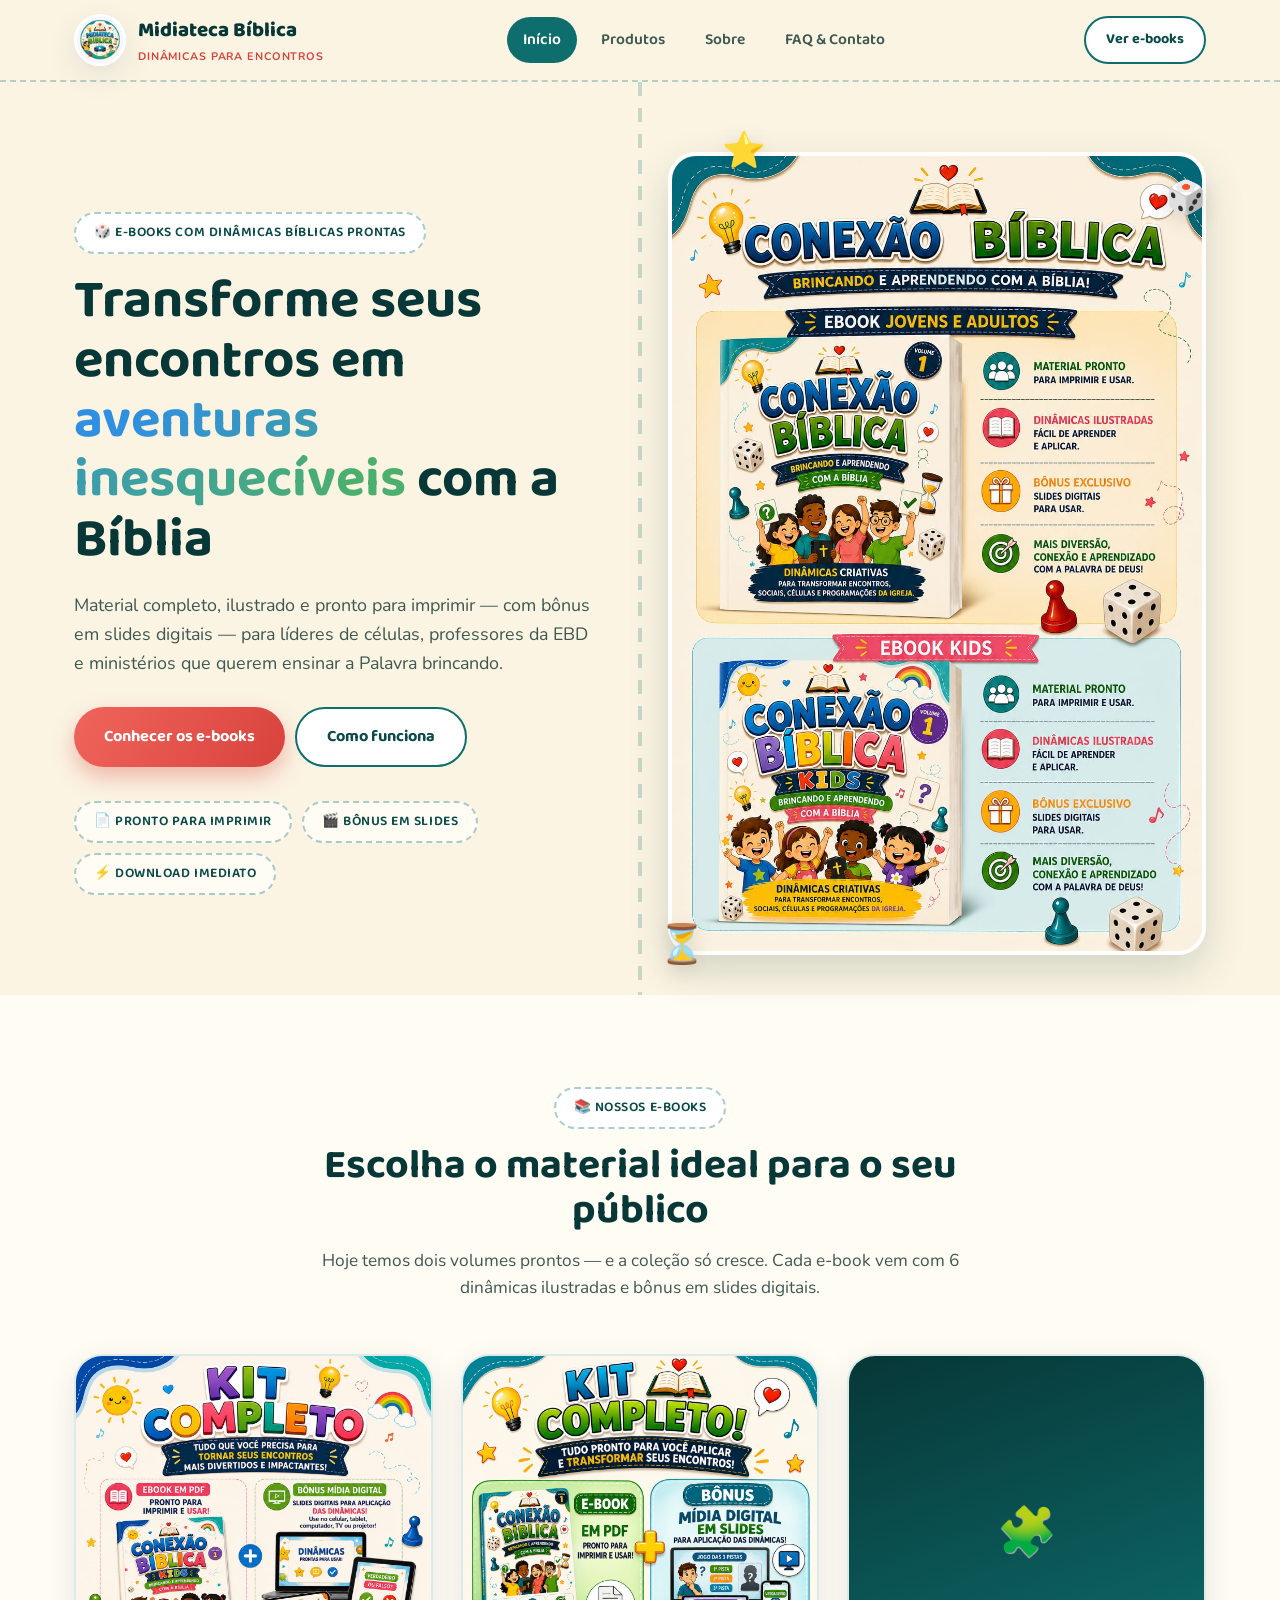
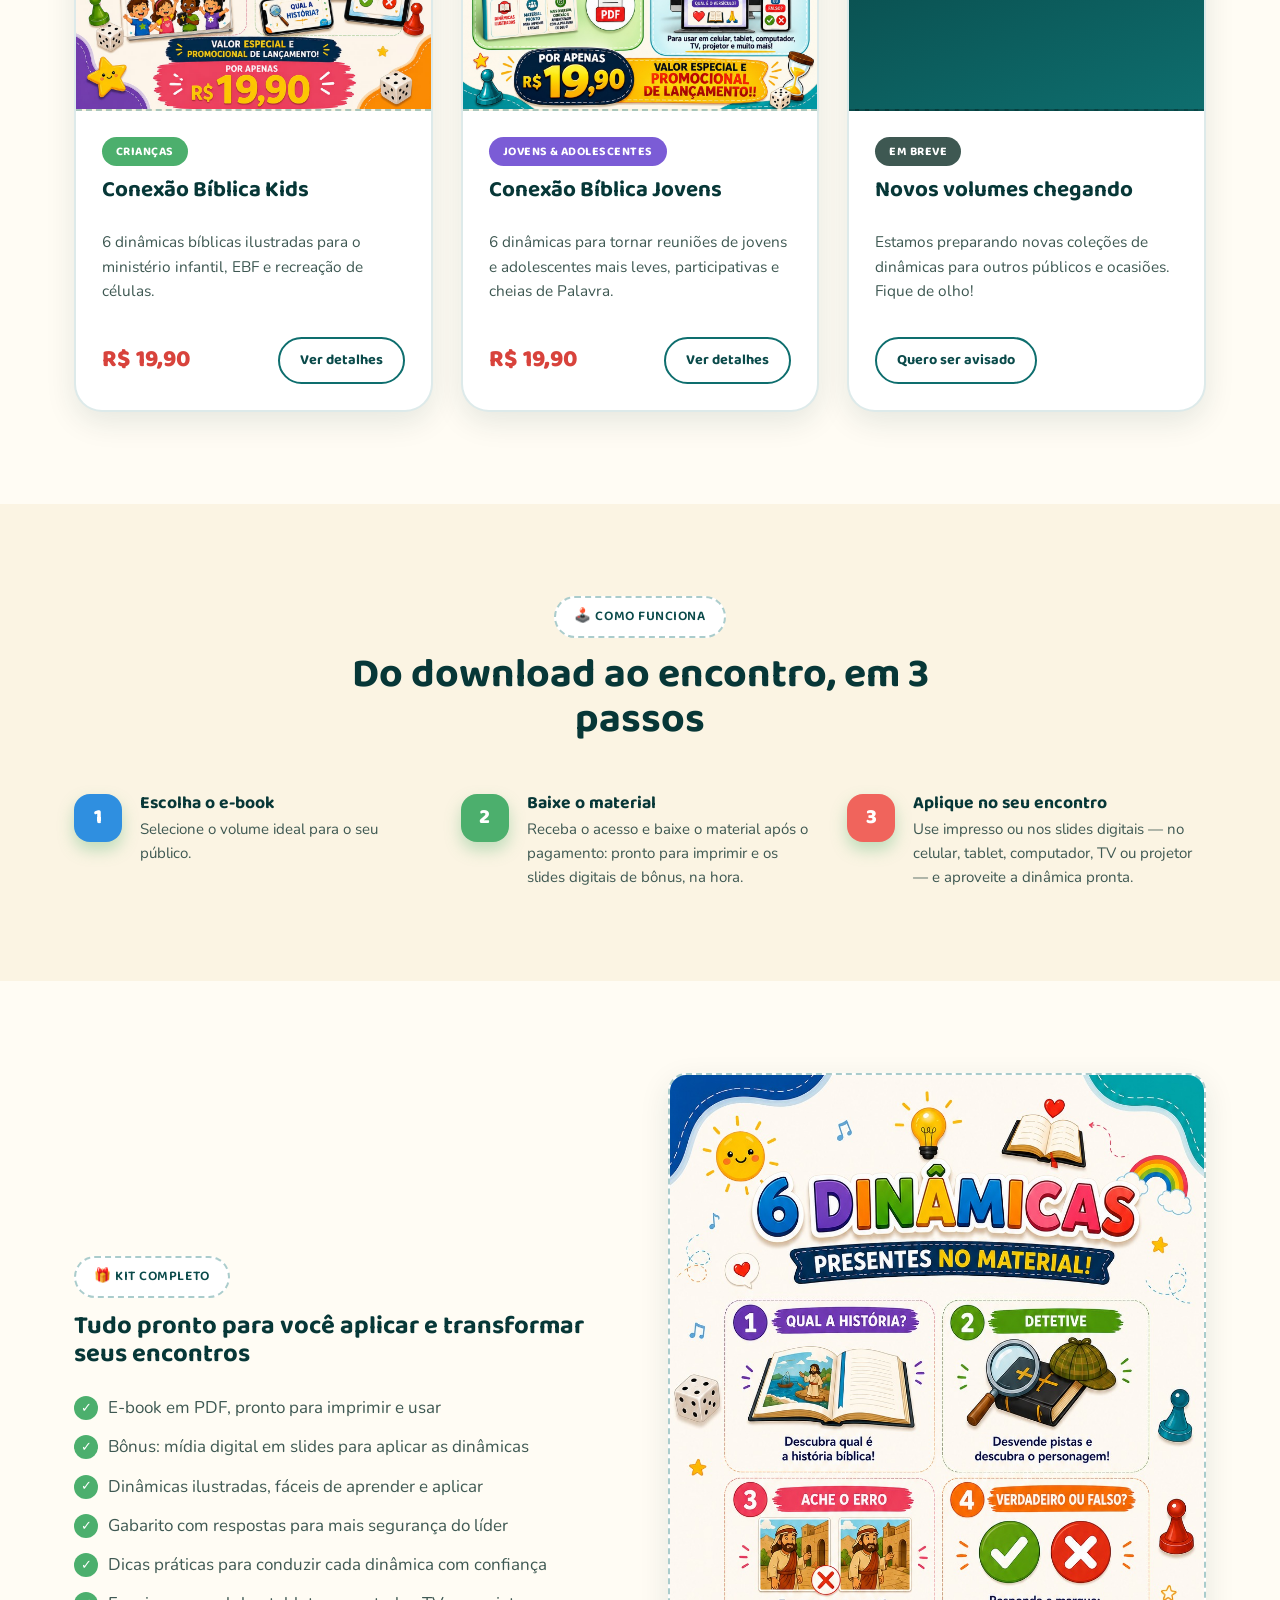
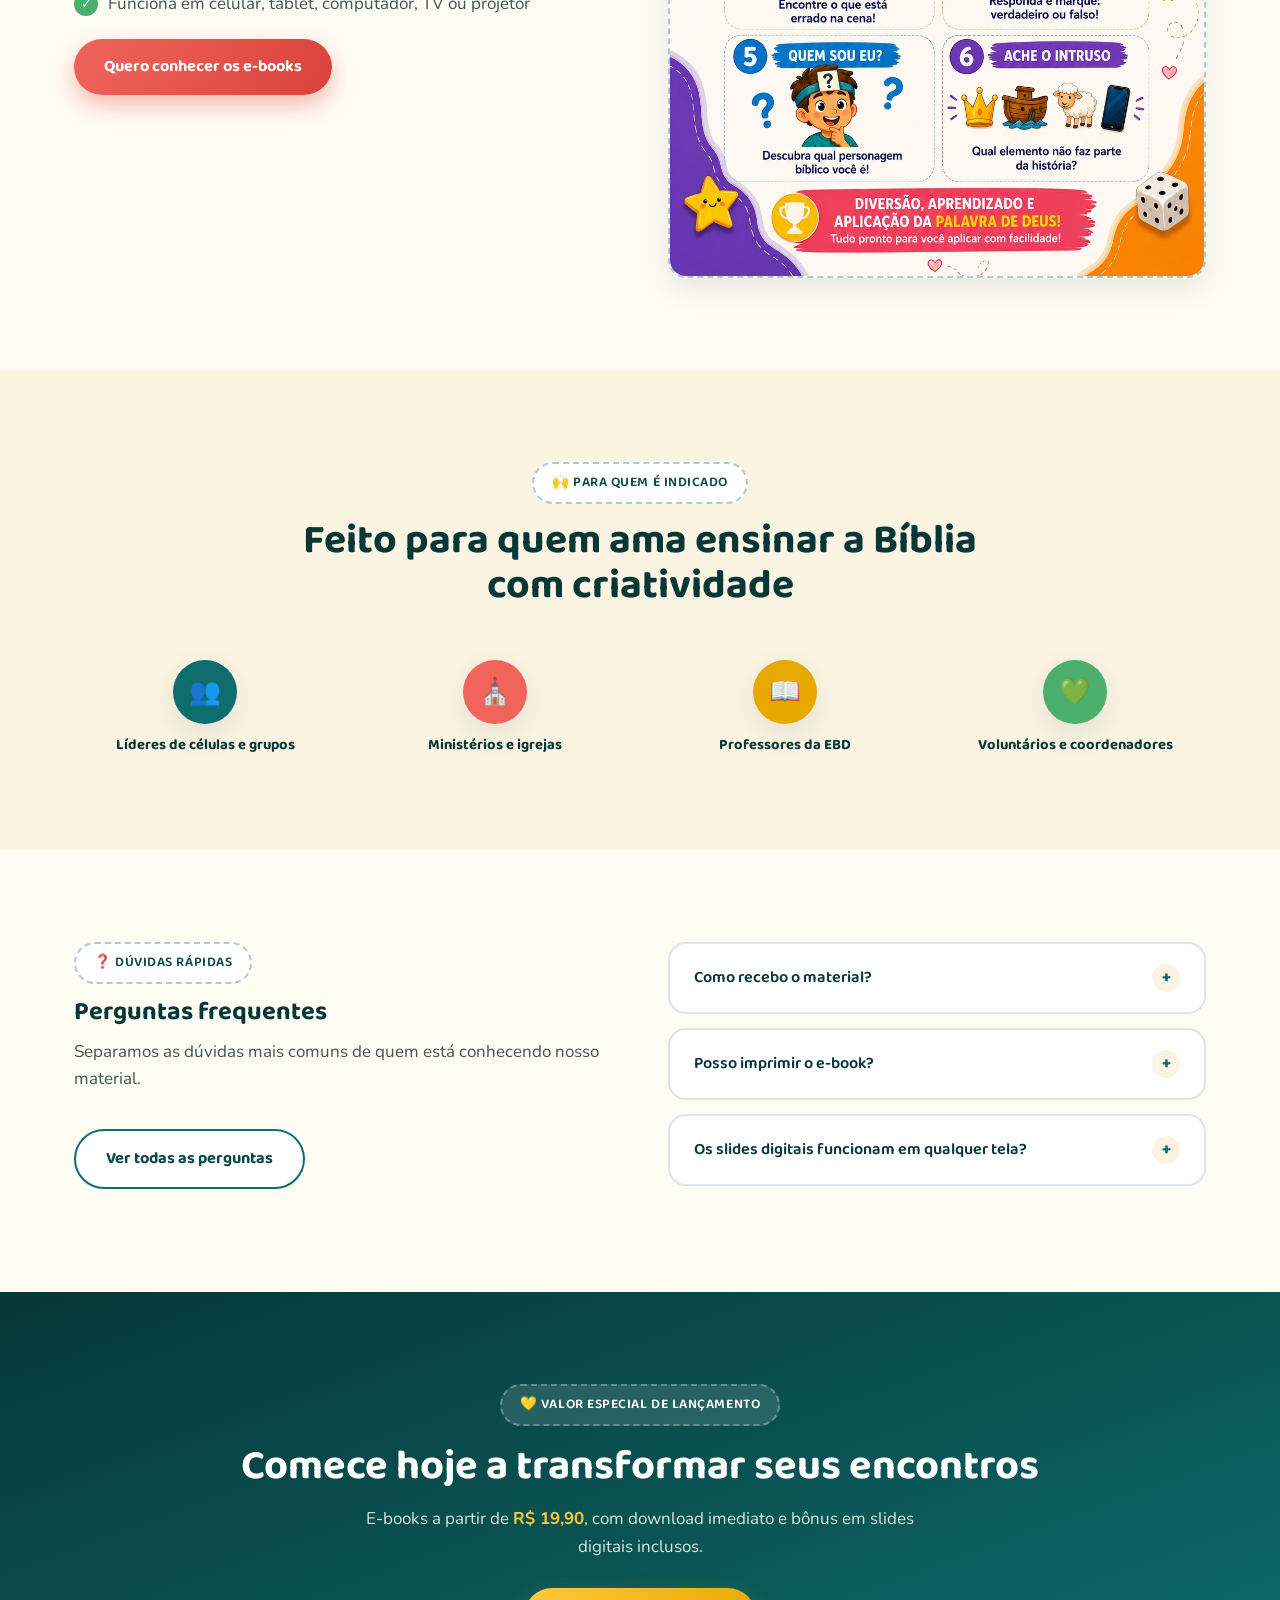
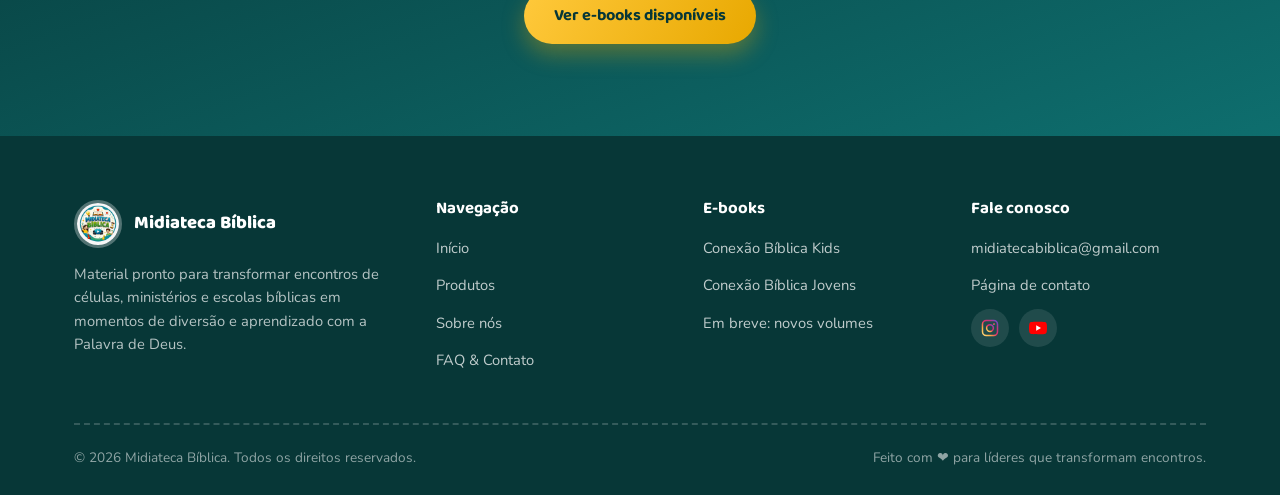
==== index.html @ 9b5b9958 "primeiro commit do site" ====
<!DOCTYPE html>
<html lang="pt-BR">

<head>
  <meta charset="UTF-8">
  <meta name="viewport" content="width=device-width, initial-scale=1.0">
  <title>Midiateca Bíblica — E-books de dinâmicas bíblicas para encontros inesquecíveis</title>
  <meta name="description"
    content="E-books prontos para imprimir com dinâmicas bíblicas para crianças, adolescentes e jovens. Inclui bônus em slides digitais para aplicar em qualquer tela.">
  <link rel="icon" href="assets/logo.jpeg">
  <link rel="stylesheet" href="css/style.css">
</head>

<body>

  <!-- ===================== HEADER ===================== -->
  <header class="site-header">
    <div class="container">
      <a href="index.html" class="brand">
        <img src="assets/logo.jpeg" alt="Logo Midiateca Bíblica">
        <span>Midiateca Bíblica<span class="sub">Dinâmicas para encontros</span></span>
      </a>
      <nav class="main-nav">
        <a href="index.html">Início</a>
        <a href="produtos.html">Produtos</a>
        <a href="sobre.html">Sobre</a>
        <a href="contato.html">FAQ &amp; Contato</a>
      </nav>
      <div class="header-actions">
        <a href="produtos.html" class="btn btn-secondary btn-sm">Ver e-books</a>
        <button class="nav-toggle" aria-label="Abrir menu"><span></span></button>
      </div>
    </div>
  </header>

  <!-- ===================== HERO ===================== -->
  <section class="section board-trail" style="padding-top:70px; padding-bottom:40px;">
    <div class="container" style="position:relative; z-index:1;">
      <div class="grid grid-2" style="align-items:center; gap:56px;">
        <div>
          <span class="eyebrow">🎲 E-books com dinâmicas bíblicas prontas</span>
          <h1 style="font-size:clamp(2.2rem,4.6vw,3.4rem); margin-top:18px;">
            Transforme seus encontros em <span class="gradient-text">aventuras inesquecíveis</span> com a Bíblia
          </h1>
          <p style="font-size:1.12rem; color:var(--ink-soft); margin-top:20px; max-width:520px;">
            Material completo, ilustrado e pronto para imprimir — com bônus em slides digitais —
            para líderes de células, professores da EBD e ministérios que querem ensinar a Palavra brincando.
          </p>
          <div class="pill-row" style="margin-top:30px;">
            <a href="produtos.html" class="btn btn-primary">Conhecer os e-books</a>
            <a href="sobre.html" class="btn btn-secondary">Como funciona</a>
          </div>
          <div class="pill-row" style="margin-top:34px;">
            <span class="eyebrow" style="background:var(--cream-2);">📄 Pronto para imprimir</span>
            <span class="eyebrow" style="background:var(--cream-2);">🎬 Bônus em slides</span>
            <span class="eyebrow" style="background:var(--cream-2);">⚡ Download imediato</span>
          </div>
        </div>
        <div style="position:relative;">
          <div class="deco-icon" style="top:-30px; left:10%; font-size:2.2rem; animation-delay:.2s;">⭐</div>
          <div class="deco-icon" style="top:20px; right:0; font-size:2rem; animation-delay:1s;">🎲</div>
          <div class="deco-icon" style="bottom:-20px; left:-10px; font-size:2.4rem; animation-delay:1.6s;">⏳</div>
          <img src="assets/hero-principal.jpeg" alt="Conexão Bíblica — e-books Kids e Jovens/Adultos"
            style="border-radius:var(--radius-lg); box-shadow:var(--shadow-pop); border:4px solid #fff;">
        </div>
      </div>
    </div>
  </section>

  <!-- ===================== PRODUTOS EM DESTAQUE ===================== -->
  <section class="section section-alt" id="produtos">
    <div class="container">
      <div class="section-head">
        <span class="eyebrow">📚 Nossos e-books</span>
        <h2>Escolha o material ideal para o seu público</h2>
        <p>Hoje temos dois volumes prontos — e a coleção só cresce. Cada e-book vem com 6 dinâmicas ilustradas e bônus
          em slides digitais.</p>
      </div>

      <div class="grid grid-3">
        <div class="product-card">
          <div class="thumb"><img src="assets/produto-kids-capa.jpeg" alt="Conexão Bíblica Kids"></div>
          <div class="body">
            <span class="tag tag-kids">Crianças</span>
            <h3>Conexão Bíblica Kids</h3>
            <p>6 dinâmicas bíblicas ilustradas para o ministério infantil, EBF e recreação de células.</p>
            <div class="price-row">
              <span class="price">R$ 19,90</span>
              <a href="produto-kids.html" class="btn btn-secondary btn-sm">Ver detalhes</a>
            </div>
          </div>
        </div>

        <div class="product-card">
          <div class="thumb"><img src="assets/kit-adultos.jpeg" alt="Conexão Bíblica Jovens e Adolescentes"></div>
          <div class="body">
            <span class="tag tag-teens">Jovens &amp; adolescentes</span>
            <h3>Conexão Bíblica Jovens</h3>
            <p>6 dinâmicas para tornar reuniões de jovens e adolescentes mais leves, participativas e cheias de Palavra.
            </p>
            <div class="price-row">
              <span class="price">R$ 19,90</span>
              <a href="produto-jovens.html" class="btn btn-secondary btn-sm">Ver detalhes</a>
            </div>
          </div>
        </div>

        <div class="product-card" style="justify-content:center;">
          <div class="thumb"
            style="display:flex; align-items:center; justify-content:center; background:linear-gradient(160deg,var(--teal-deep),var(--teal));">
            <span style="font-size:3rem;">🧩</span>
          </div>
          <div class="body">
            <span class="tag tag-soon">Em breve</span>
            <h3>Novos volumes chegando</h3>
            <p>Estamos preparando novas coleções de dinâmicas para outros públicos e ocasiões. Fique de olho!</p>
            <div class="price-row">
              <a href="contato.html" class="btn btn-secondary btn-sm">Quero ser avisado</a>
            </div>
          </div>
        </div>
      </div>
    </div>
  </section>

  <!-- ===================== COMO FUNCIONA ===================== -->
  <section class="section">
    <div class="container">
      <div class="section-head">
        <span class="eyebrow">🕹️ Como funciona</span>
        <h2>Do download ao encontro, em 3 passos</h2>
      </div>
      <div class="grid grid-3">
        <div class="step">
          <div class="step-num" style="background:var(--blue);">1</div>
          <div>
            <h4>Escolha o e-book</h4>
            <p>Selecione o volume ideal para o seu público.</p>
          </div>
        </div>
        <div class="step">
          <div class="step-num" style="background:var(--green);">2</div>
          <div>
            <h4>Baixe o material</h4>
            <p>Receba o acesso e baixe o material após o pagamento: pronto para imprimir e os slides digitais de bônus,
              na hora.</p>
          </div>
        </div>
        <div class="step">
          <div class="step-num" style="background:var(--coral);">3</div>
          <div>
            <h4>Aplique no seu encontro</h4>
            <p>Use impresso ou nos slides digitais — no celular, tablet, computador, TV ou projetor — e aproveite a
              dinâmica pronta.</p>
          </div>
        </div>
      </div>
    </div>
  </section>

  <!-- ===================== O QUE VOCÊ RECEBE ===================== -->
  <section class="section section-alt">
    <div class="container">
      <div class="grid grid-2" style="align-items:center; gap:56px;">
        <div>
          <span class="eyebrow">🎁 Kit completo</span>
          <h2 style="margin-top:14px;">Tudo pronto para você aplicar e transformar seus encontros</h2>
          <ul class="check-list" style="margin-top:26px;">
            <li>E-book em PDF, pronto para imprimir e usar</li>
            <li>Bônus: mídia digital em slides para aplicar as dinâmicas</li>
            <li>Dinâmicas ilustradas, fáceis de aprender e aplicar</li>
            <li>Gabarito com respostas para mais segurança do líder</li>
            <li>Dicas práticas para conduzir cada dinâmica com confiança</li>
            <li>Funciona em celular, tablet, computador, TV ou projetor</li>
          </ul>
          <a href="produtos.html" class="btn btn-primary" style="margin-top:10px;">Quero conhecer os e-books</a>
        </div>
        <div class="card" style="padding:0; overflow:hidden;">
          <img src="assets/dinamicas-kids.jpeg" alt="Exemplos de dinâmicas bíblicas ilustradas">
        </div>
      </div>
    </div>
  </section>

  <!-- ===================== PARA QUEM É ===================== -->
  <section class="section">
    <div class="container">
      <div class="section-head">
        <span class="eyebrow">🙌 Para quem é indicado</span>
        <h2>Feito para quem ama ensinar a Bíblia com criatividade</h2>
      </div>
      <div class="grid grid-4">
        <div class="audience-pill">
          <div class="ico" style="background:var(--teal);">👥</div>
          <span>Líderes de células e grupos</span>
        </div>
        <div class="audience-pill">
          <div class="ico" style="background:var(--coral);">⛪</div>
          <span>Ministérios e igrejas</span>
        </div>
        <div class="audience-pill">
          <div class="ico" style="background:var(--yellow-dark);">📖</div>
          <span>Professores da EBD</span>
        </div>
        <div class="audience-pill">
          <div class="ico" style="background:var(--green);">💚</div>
          <span>Voluntários e coordenadores</span>
        </div>
      </div>
    </div>
  </section>

  <!-- ===================== FAQ RESUMO ===================== -->
  <section class="section section-alt">
    <div class="container">
      <div class="grid grid-2" style="gap:56px;">
        <div>
          <span class="eyebrow">❓ Dúvidas rápidas</span>
          <h2 style="margin-top:14px;">Perguntas frequentes</h2>
          <p style="color:var(--ink-soft); margin-top:12px;">Separamos as dúvidas mais comuns de quem está conhecendo
            nosso material.</p>
          <a href="contato.html" class="btn btn-secondary" style="margin-top:20px;">Ver todas as perguntas</a>
        </div>
        <div class="faq-list">
          <div class="faq-item">
            <button class="faq-q">Como recebo o material? <span class="icon">+</span></button>
            <div class="faq-a">
              <p>O acesso é liberado por download imediato após a confirmação do pagamento, direto no seu e-mail.</p>
            </div>
          </div>
          <div class="faq-item">
            <button class="faq-q">Posso imprimir o e-book? <span class="icon">+</span></button>
            <div class="faq-a">
              <p>Sim! O e-book já é formatado em PDF, pronto para imprimir e usar nos seus encontros.</p>
            </div>
          </div>
          <div class="faq-item">
            <button class="faq-q">Os slides digitais funcionam em qualquer tela? <span class="icon">+</span></button>
            <div class="faq-a">
              <p>Sim, os slides bônus foram pensados para uso em celular, tablet, computador, TV ou projetor.</p>
            </div>
          </div>
        </div>
      </div>
    </div>
  </section>

  <!-- ===================== CTA FINAL ===================== -->
  <section class="section-teal section" style="text-align:center;">
    <div class="container">
      <span class="eyebrow"
        style="background:rgba(255,255,255,0.12); border-color:rgba(255,255,255,0.3); color:#fff;">💛 Valor especial de
        lançamento</span>
      <h2 style="margin-top:18px; font-size:clamp(1.8rem,3.6vw,2.6rem);">Comece hoje a transformar seus encontros</h2>
      <p style="color:rgba(255,255,255,0.85); max-width:560px; margin:16px auto 0;">
        E-books a partir de <strong style="color:var(--yellow);">R$ 19,90</strong>, com download imediato e bônus em
        slides digitais inclusos.
      </p>
      <a href="produtos.html" class="btn btn-yellow" style="margin-top:28px;">Ver e-books disponíveis</a>
    </div>
  </section>

  <!-- ===================== FOOTER ===================== -->
  <footer class="site-footer">
    <div class="container">
      <div class="footer-grid">
        <div>
          <div class="footer-brand">
            <img src="assets/logo.jpeg" alt="Logo Midiateca Bíblica">
            <span>Midiateca Bíblica</span>
          </div>
          <p>Material pronto para transformar encontros de células, ministérios e escolas bíblicas em momentos de
            diversão e aprendizado com a Palavra de Deus.</p>
        </div>
        <div>
          <h4>Navegação</h4>
          <ul>
            <li><a href="index.html">Início</a></li>
            <li><a href="produtos.html">Produtos</a></li>
            <li><a href="sobre.html">Sobre nós</a></li>
            <li><a href="contato.html">FAQ &amp; Contato</a></li>
          </ul>
        </div>
        <div>
          <h4>E-books</h4>
          <ul>
            <li><a href="produto-kids.html">Conexão Bíblica Kids</a></li>
            <li><a href="produto-jovens.html">Conexão Bíblica Jovens</a></li>
            <li><a href="produtos.html">Em breve: novos volumes</a></li>
          </ul>
        </div>
        <div>
          <h4>Fale conosco</h4>
          <ul>
            <li><a href="mailto:midiatecabiblica@gmail.com">midiatecabiblica@gmail.com</a></li>
            <li><a href="contato.html">Página de contato</a></li>
          </ul>
          <div class="footer-socials">
            <a href="https://www.instagram.com/midiateca.biblica?igsh=MTBhaXB1ZW1mcDVjOA==" aria-label="Instagram"
              target="_blank" rel="noopener"><svg viewBox="0 0 24 24" fill="none" xmlns="http://www.w3.org/2000/svg" aria-hidden="true"><defs><linearGradient id="igGradient" x1="0%" y1="100%" x2="100%" y2="0%"><stop offset="0%" stop-color="#FFDC80"/><stop offset="25%" stop-color="#FCAF45"/><stop offset="50%" stop-color="#E1306C"/><stop offset="75%" stop-color="#C13584"/><stop offset="100%" stop-color="#5851DB"/></linearGradient></defs><rect x="2" y="2" width="20" height="20" rx="5" stroke="url(#igGradient)" stroke-width="2"/><circle cx="12" cy="12" r="4.5" stroke="url(#igGradient)" stroke-width="2"/><circle cx="17.5" cy="6.5" r="1.2" fill="url(#igGradient)"/></svg></a>
            <a href="https://youtube.com/@midiatecabiblica?si=0OjZ3dxns0B9lJnH" aria-label="YouTube" target="_blank"
              rel="noopener"><svg viewBox="0 0 24 24" xmlns="http://www.w3.org/2000/svg" aria-hidden="true"><path fill="#FF0000" d="M23.5 6.2c-.3-1.1-1.1-1.9-2.2-2.2C19.3 3.5 12 3.5 12 3.5s-7.3 0-9.3.5c-1.1.3-1.9 1.1-2.2 2.2C0 8.2 0 12 0 12s0 3.8.5 5.8c.3 1.1 1.1 1.9 2.2 2.2 2 .5 9.3.5 9.3.5s7.3 0 9.3-.5c1.1-.3 1.9-1.1 2.2-2.2.5-2 .5-5.8.5-5.8s0-3.8-.5-5.8z"/><path fill="#fff" d="M9.6 15.6V8.4l6.4 3.6-6.4 3.6z"/></svg></a>
          </div>
        </div>
      </div>
      <div class="footer-bottom">
        <span>© 2026 Midiateca Bíblica. Todos os direitos reservados.</span>
        <span>Feito com ❤ para líderes que transformam encontros.</span>
      </div>
    </div>
  </footer>

  <script src="js/main.js"></script>
</body>

</html>
---- css/style.css ----
/* ============================================================
   MIDIATECA BÍBLICA — Design System
   Fonte display: Baloo 2 (arredondada, "bolha", combina com a
   identidade das artes). Fonte de corpo: Nunito (legível, macia).
   Paleta extraída da identidade visual enviada.
   ============================================================ */

@import url('https://fonts.googleapis.com/css2?family=Baloo+2:wght@500;600;700;800&family=Nunito:ital,wght@0,400;0,600;0,700;0,800;1,600&display=swap');

:root{
  /* cores de marca */
  --cream:       #FBF4E3;
  --cream-2:     #FFFCF4;
  --ink:         #163832;
  --ink-soft:    #3E5852;
  --teal:        #0E6E6E;
  --teal-dark:   #0A4A4A;
  --teal-deep:   #073737;
  --green:       #4CAF6D;
  --green-dark:  #2F8F52;
  --blue:        #2F8FE0;
  --blue-dark:   #1D6FBB;
  --yellow:      #FFC93C;
  --yellow-dark: #E8A800;
  --coral:       #F0645C;
  --coral-dark:  #D8433C;
  --purple:      #7B5CD6;

  --radius-lg: 28px;
  --radius-md: 18px;
  --radius-sm: 10px;

  --shadow-card: 0 10px 30px rgba(9, 50, 46, 0.10);
  --shadow-pop:  0 16px 40px rgba(9, 50, 46, 0.16);

  --border-dash: 2.5px dashed rgba(14,110,110,0.35);
  --border-solid: 3px solid var(--teal);
}

*, *::before, *::after{ box-sizing: border-box; }
html{ scroll-behavior: smooth; }

body{
  margin:0;
  background: var(--cream);
  color: var(--ink);
  font-family: 'Nunito', sans-serif;
  font-size: 17px;
  line-height: 1.6;
  overflow-x: hidden;
}

img{ max-width:100%; display:block; }
a{ color: inherit; text-decoration:none; }
ul{ list-style:none; margin:0; padding:0; }
button{ font-family: inherit; cursor:pointer; }

.container{
  width:100%;
  max-width: 1180px;
  margin: 0 auto;
  padding: 0 24px;
}

h1,h2,h3,h4{
  font-family: 'Baloo 2', sans-serif;
  font-weight: 700;
  line-height: 1.1;
  margin: 0;
  color: var(--teal-deep);
}

.gradient-text{
  background: linear-gradient(100deg, var(--blue) 10%, var(--green) 90%);
  -webkit-background-clip: text;
  background-clip: text;
  color: transparent;
}

.eyebrow{
  display:inline-flex;
  align-items:center;
  gap:8px;
  font-family:'Baloo 2', sans-serif;
  font-weight:600;
  font-size: 0.85rem;
  letter-spacing:.04em;
  text-transform: uppercase;
  color: var(--teal-dark);
  background: #fff;
  border: var(--border-dash);
  padding: 8px 18px;
  border-radius: 999px;
}

/* ============== BOTÕES ============== */
.btn{
  display:inline-flex;
  align-items:center;
  gap:10px;
  font-family:'Baloo 2', sans-serif;
  font-weight:700;
  font-size: 1.02rem;
  padding: 15px 30px;
  border-radius: 999px;
  border: none;
  transition: transform .18s ease, box-shadow .18s ease, filter .18s ease;
  white-space: nowrap;
}
.btn:hover{ transform: translateY(-3px); }
.btn:active{ transform: translateY(-1px); }

.btn-primary{
  background: linear-gradient(120deg, var(--coral), var(--coral-dark));
  color: #fff;
  box-shadow: 0 10px 22px rgba(216,67,60,0.35);
}
.btn-primary:hover{ box-shadow: 0 14px 28px rgba(216,67,60,0.45); }

.btn-secondary{
  background: #fff;
  color: var(--teal-dark);
  border: 2.5px solid var(--teal);
}
.btn-secondary:hover{ background: var(--teal); color:#fff; }

.btn-yellow{
  background: linear-gradient(120deg, var(--yellow), var(--yellow-dark));
  color: var(--teal-deep);
  box-shadow: 0 10px 22px rgba(232,168,0,0.35);
}

.btn-block{ width:100%; justify-content:center; }
.btn-sm{ padding: 10px 20px; font-size:.9rem; }

/* ============== HEADER ============== */
.site-header{
  position: sticky;
  top:0;
  z-index: 100;
  background: rgba(251,244,227,0.92);
  backdrop-filter: blur(8px);
  border-bottom: 2.5px dashed rgba(14,110,110,0.28);
}
.site-header .container{
  display:flex;
  align-items:center;
  justify-content:space-between;
  padding-top:14px;
  padding-bottom:14px;
}
.brand{
  display:flex;
  align-items:center;
  gap:12px;
  font-family:'Baloo 2', sans-serif;
  font-weight:800;
  font-size:1.28rem;
  color: var(--teal-deep);
}
.brand img{
  width:52px; height:52px;
  border-radius:50%;
  border:3px solid #fff;
  box-shadow: var(--shadow-card);
  object-fit: cover;
}
.brand span.sub{
  display:block;
  font-family:'Nunito',sans-serif;
  font-weight:700;
  font-size:.68rem;
  letter-spacing:.08em;
  text-transform:uppercase;
  color: var(--coral-dark);
}

.main-nav{ display:flex; align-items:center; gap:8px; }
.main-nav a{
  font-family:'Baloo 2', sans-serif;
  font-weight:600;
  font-size:.98rem;
  color: var(--ink-soft);
  padding: 10px 16px;
  border-radius: 999px;
  transition: background .18s ease, color .18s ease;
}
.main-nav a:hover, .main-nav a.active{
  background: var(--teal);
  color:#fff;
}
.header-actions{ display:flex; align-items:center; gap:14px; }

.nav-toggle{
  display:none;
  width:46px; height:46px;
  border-radius:14px;
  border:2.5px solid var(--teal);
  background:#fff;
  align-items:center;
  justify-content:center;
}
.nav-toggle span, .nav-toggle span::before, .nav-toggle span::after{
  content:'';
  display:block;
  width:20px; height:3px;
  background: var(--teal-dark);
  border-radius:3px;
  position:relative;
  transition: all .2s ease;
}
.nav-toggle span::before{ position:absolute; top:-7px; }
.nav-toggle span::after{ position:absolute; top:7px; }

/* ============== HERO PATTERN / TRILHA DE TABULEIRO ============== */
.board-trail{
  position:relative;
}
.board-trail::before{
  content:'';
  position:absolute;
  left:50%;
  top:0;
  bottom:0;
  width:4px;
  transform: translateX(-50%);
  background-image: linear-gradient(var(--teal) 55%, transparent 45%);
  background-size: 4px 26px;
  background-repeat: repeat-y;
  opacity:.22;
  z-index:0;
}

.deco-icon{
  position:absolute;
  filter: drop-shadow(0 6px 10px rgba(0,0,0,0.12));
  animation: float 5s ease-in-out infinite;
  pointer-events:none;
  user-select:none;
}
@keyframes float{
  0%,100%{ transform: translateY(0) rotate(0deg); }
  50%{ transform: translateY(-12px) rotate(6deg); }
}
@media (prefers-reduced-motion: reduce){
  .deco-icon{ animation:none; }
  html{ scroll-behavior:auto; }
}

/* ============== SECTION HELPERS ============== */
.section{ padding: 92px 0; position:relative; }
.section-tight{ padding: 64px 0; }
.section-alt{ background: var(--cream-2); }
.section-teal{
  background: linear-gradient(160deg, var(--teal-deep), var(--teal));
  color:#fff;
}
.section-teal h2, .section-teal h3{ color:#fff; }

.section-head{
  max-width: 680px;
  margin: 0 auto 52px;
  text-align:center;
}
.section-head h2{ font-size: clamp(1.8rem, 3.2vw, 2.6rem); margin-top:14px; }
.section-head p{ margin-top:14px; color: var(--ink-soft); font-size:1.08rem; }

.banner{
  display:inline-block;
  font-family:'Baloo 2', sans-serif;
  font-weight:700;
  color:#fff;
  background: var(--teal-deep);
  padding: 12px 30px;
  border-radius: 12px;
  position:relative;
  box-shadow: 0 8px 0 rgba(0,0,0,0.08);
}

/* ============== CARDS ============== */
.card{
  background:#fff;
  border-radius: var(--radius-md);
  border: var(--border-dash);
  padding: 30px;
  box-shadow: var(--shadow-card);
}

.grid{ display:grid; gap: 28px; }
.grid-2{ grid-template-columns: repeat(2, 1fr); }
.grid-3{ grid-template-columns: repeat(3, 1fr); }
.grid-4{ grid-template-columns: repeat(4, 1fr); }

/* Produto card (catálogo) */
.product-card{
  background:#fff;
  border-radius: var(--radius-lg);
  overflow:hidden;
  border: 2.5px solid rgba(14,110,110,0.14);
  box-shadow: var(--shadow-card);
  display:flex;
  flex-direction:column;
  transition: transform .22s ease, box-shadow .22s ease;
}
.product-card:hover{ transform: translateY(-8px); box-shadow: var(--shadow-pop); }
.product-card .thumb{
  aspect-ratio: 1/1;
  overflow:hidden;
  background: var(--cream);
  border-bottom: var(--border-dash);
}
.product-card .thumb img{ width:100%; height:100%; object-fit:cover; }
.product-card .body{ padding: 26px; display:flex; flex-direction:column; gap:12px; flex:1; }
.product-card .tag{
  align-self:flex-start;
  font-family:'Baloo 2',sans-serif;
  font-size:.75rem;
  font-weight:700;
  text-transform:uppercase;
  letter-spacing:.04em;
  padding:5px 14px;
  border-radius:999px;
  color:#fff;
}
.tag-kids{ background: var(--green); }
.tag-teens{ background: var(--purple); }
.tag-soon{ background: var(--ink-soft); }
.product-card h3{ font-size:1.4rem; }
.product-card p{ color: var(--ink-soft); font-size:.96rem; flex:1; }
.product-card .price-row{
  display:flex;
  align-items:center;
  justify-content:space-between;
  margin-top:6px;
}
.price{
  font-family:'Baloo 2',sans-serif;
  font-weight:800;
  font-size:1.5rem;
  color: var(--coral-dark);
}
.price small{ font-family:'Nunito'; font-size:.6em; font-weight:700; }

/* Dinâmica card */
.dyn-card{
  background:#fff;
  border-radius: var(--radius-md);
  border: 2px dashed rgba(14,110,110,0.3);
  padding: 26px;
  position:relative;
  box-shadow: var(--shadow-card);
}
.dyn-num{
  width:42px; height:42px;
  border-radius:50%;
  color:#fff;
  font-family:'Baloo 2',sans-serif;
  font-weight:800;
  font-size:1.15rem;
  display:flex; align-items:center; justify-content:center;
  margin-bottom:14px;
  box-shadow: 0 6px 14px rgba(0,0,0,0.15);
}
.dyn-card h4{ font-size:1.15rem; margin-bottom:8px; }
.dyn-card p{ color: var(--ink-soft); font-size:.95rem; }
.dyn-example{
  margin-top:14px;
  background: var(--cream);
  border-radius: var(--radius-sm);
  padding: 12px 14px;
  font-size:.86rem;
  color: var(--ink-soft);
}
.dyn-example b{ color: var(--teal-dark); }

/* Preço / oferta */
.price-box{
  background: linear-gradient(135deg, var(--teal-deep), var(--teal));
  color:#fff;
  border-radius: var(--radius-lg);
  padding: 40px;
  text-align:center;
  box-shadow: var(--shadow-pop);
  position:relative;
  overflow:hidden;
}
.price-box::after{
  content:'';
  position:absolute; inset:0;
  background: radial-gradient(circle at 85% 15%, rgba(255,201,60,0.25), transparent 55%);
}
.price-box .old-price{
  text-decoration: line-through;
  opacity:.65;
  font-size:1rem;
}
.price-box .big-price{
  font-family:'Baloo 2',sans-serif;
  font-weight:800;
  font-size: clamp(2.6rem, 6vw, 3.6rem);
  color: var(--yellow);
  margin: 6px 0 4px;
}
.price-box .big-price sup{ font-size:.4em; top:-1.2em; }

/* FAQ accordion */
.faq-item{
  background:#fff;
  border: 2px solid rgba(14,110,110,0.16);
  border-radius: var(--radius-md);
  margin-bottom: 14px;
  overflow:hidden;
}
.faq-q{
  width:100%;
  text-align:left;
  background:none;
  border:none;
  padding: 20px 24px;
  display:flex;
  align-items:center;
  justify-content:space-between;
  font-family:'Baloo 2',sans-serif;
  font-weight:600;
  font-size:1.02rem;
  color: var(--teal-deep);
}
.faq-q .icon{
  flex-shrink:0;
  width:28px; height:28px;
  border-radius:50%;
  background: var(--cream);
  display:flex; align-items:center; justify-content:center;
  font-weight:800;
  color: var(--teal);
  transition: transform .25s ease;
}
.faq-item.open .faq-q .icon{ transform: rotate(45deg); }
.faq-a{
  max-height:0;
  overflow:hidden;
  transition: max-height .3s ease;
  padding: 0 24px;
  color: var(--ink-soft);
}
.faq-item.open .faq-a{ padding-bottom:20px; }

/* Steps / como funciona */
.step{
  display:flex;
  gap:18px;
  align-items:flex-start;
}
.step-num{
  font-family:'Baloo 2',sans-serif;
  font-weight:800;
  font-size:1.3rem;
  color:#fff;
  width:48px; height:48px;
  min-width:48px;
  border-radius:16px;
  display:flex; align-items:center; justify-content:center;
  background: var(--green);
  box-shadow: 0 8px 16px rgba(76,175,109,0.35);
}
.step h4{ font-size:1.1rem; margin-bottom:4px; }
.step p{ color: var(--ink-soft); font-size:.94rem; margin:0; }

/* Badges / público */
.audience-pill{
  display:flex;
  flex-direction:column;
  align-items:center;
  text-align:center;
  gap:10px;
}
.audience-pill .ico{
  width:64px; height:64px;
  border-radius:50%;
  display:flex; align-items:center; justify-content:center;
  color:#fff;
  font-size:1.6rem;
  box-shadow: var(--shadow-card);
}
.audience-pill span{ font-family:'Baloo 2',sans-serif; font-weight:700; font-size:.92rem; color: var(--teal-deep); }

/* ============== FOOTER ============== */
.site-footer{
  background: var(--teal-deep);
  color: rgba(255,255,255,0.88);
  padding: 64px 0 26px;
  position:relative;
}
.site-footer h4{ color:#fff; font-size:1.05rem; margin-bottom:16px; }
.footer-grid{
  display:grid;
  grid-template-columns: 1.4fr 1fr 1fr 1fr;
  gap: 32px;
  padding-bottom: 40px;
  border-bottom: 2px dashed rgba(255,255,255,0.18);
}
.footer-brand{ display:flex; align-items:center; gap:12px; margin-bottom:14px; }
.footer-brand img{ width:48px; height:48px; border-radius:50%; border:3px solid rgba(255,255,255,0.3); }
.footer-brand span{ font-family:'Baloo 2',sans-serif; font-weight:800; font-size:1.15rem; color:#fff; }
.site-footer p{ font-size:.92rem; color: rgba(255,255,255,0.7); }
.site-footer a{ font-size:.92rem; color: rgba(255,255,255,0.75); }
.site-footer li{ margin-bottom:10px; }
.site-footer a:hover{ color: var(--yellow); }
.footer-bottom{
  display:flex;
  align-items:center;
  justify-content:space-between;
  padding-top: 22px;
  font-size:.85rem;
  color: rgba(255,255,255,0.55);
  flex-wrap:wrap;
  gap:10px;
}
.footer-socials{ display:flex; gap:10px; }
.footer-socials a{
  width:38px; height:38px;
  border-radius:50%;
  background: rgba(255,255,255,0.1);
  display:flex; align-items:center; justify-content:center;
}
.footer-socials a:hover{ background: var(--coral); }
.footer-socials a svg{ width:18px; height:18px; }

/* ============== UTIL ============== */
.mt-0{margin-top:0} .mb-0{margin-bottom:0}
.text-center{text-align:center}
.flex-center{display:flex; align-items:center; justify-content:center;}
.stack{display:flex; flex-direction:column; gap:14px;}
.pill-row{ display:flex; flex-wrap:wrap; gap:10px; }
.check-list li{ display:flex; gap:10px; align-items:flex-start; margin-bottom:12px; color: var(--ink-soft); }
.check-list li::before{
  content:'✓';
  flex-shrink:0;
  width:24px; height:24px;
  border-radius:50%;
  background: var(--green);
  color:#fff;
  font-size:.8rem;
  display:flex; align-items:center; justify-content:center;
  margin-top:2px;
}

/* ============== RESPONSIVE ============== */
@media (max-width: 980px){
  .grid-4{ grid-template-columns: repeat(2,1fr); }
  .grid-3{ grid-template-columns: repeat(2,1fr); }
  .footer-grid{ grid-template-columns: 1fr 1fr; }
}

@media (max-width: 760px){
  .main-nav, .header-actions .btn-secondary{ display:none; }
  .nav-toggle{ display:flex; }
  .main-nav.open{
    display:flex;
    flex-direction:column;
    position:absolute;
    top:78px; left:0; right:0;
    background: var(--cream-2);
    padding: 18px 24px 26px;
    border-bottom: 2.5px dashed rgba(14,110,110,0.28);
  }
  .grid-2, .grid-3, .grid-4{ grid-template-columns: 1fr; }
  .footer-grid{ grid-template-columns: 1fr; }
  .section{ padding: 64px 0; }
}
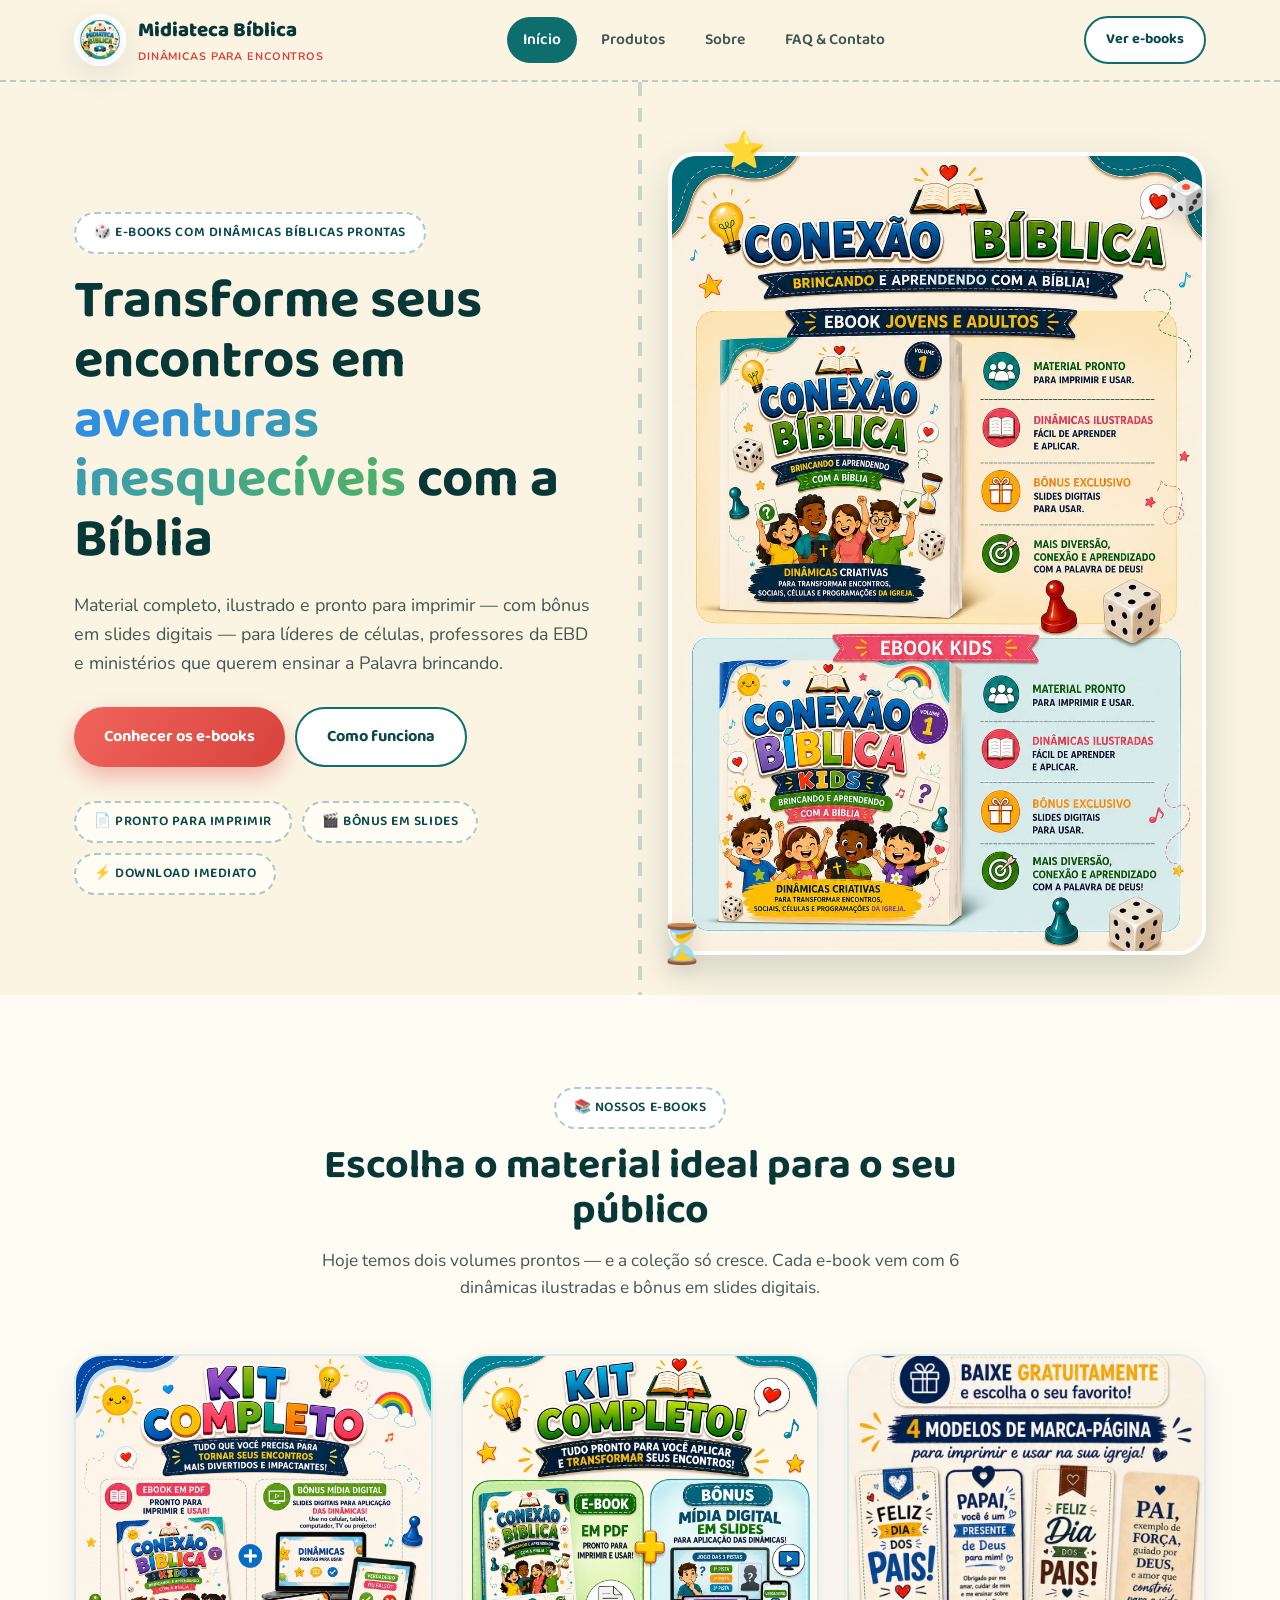
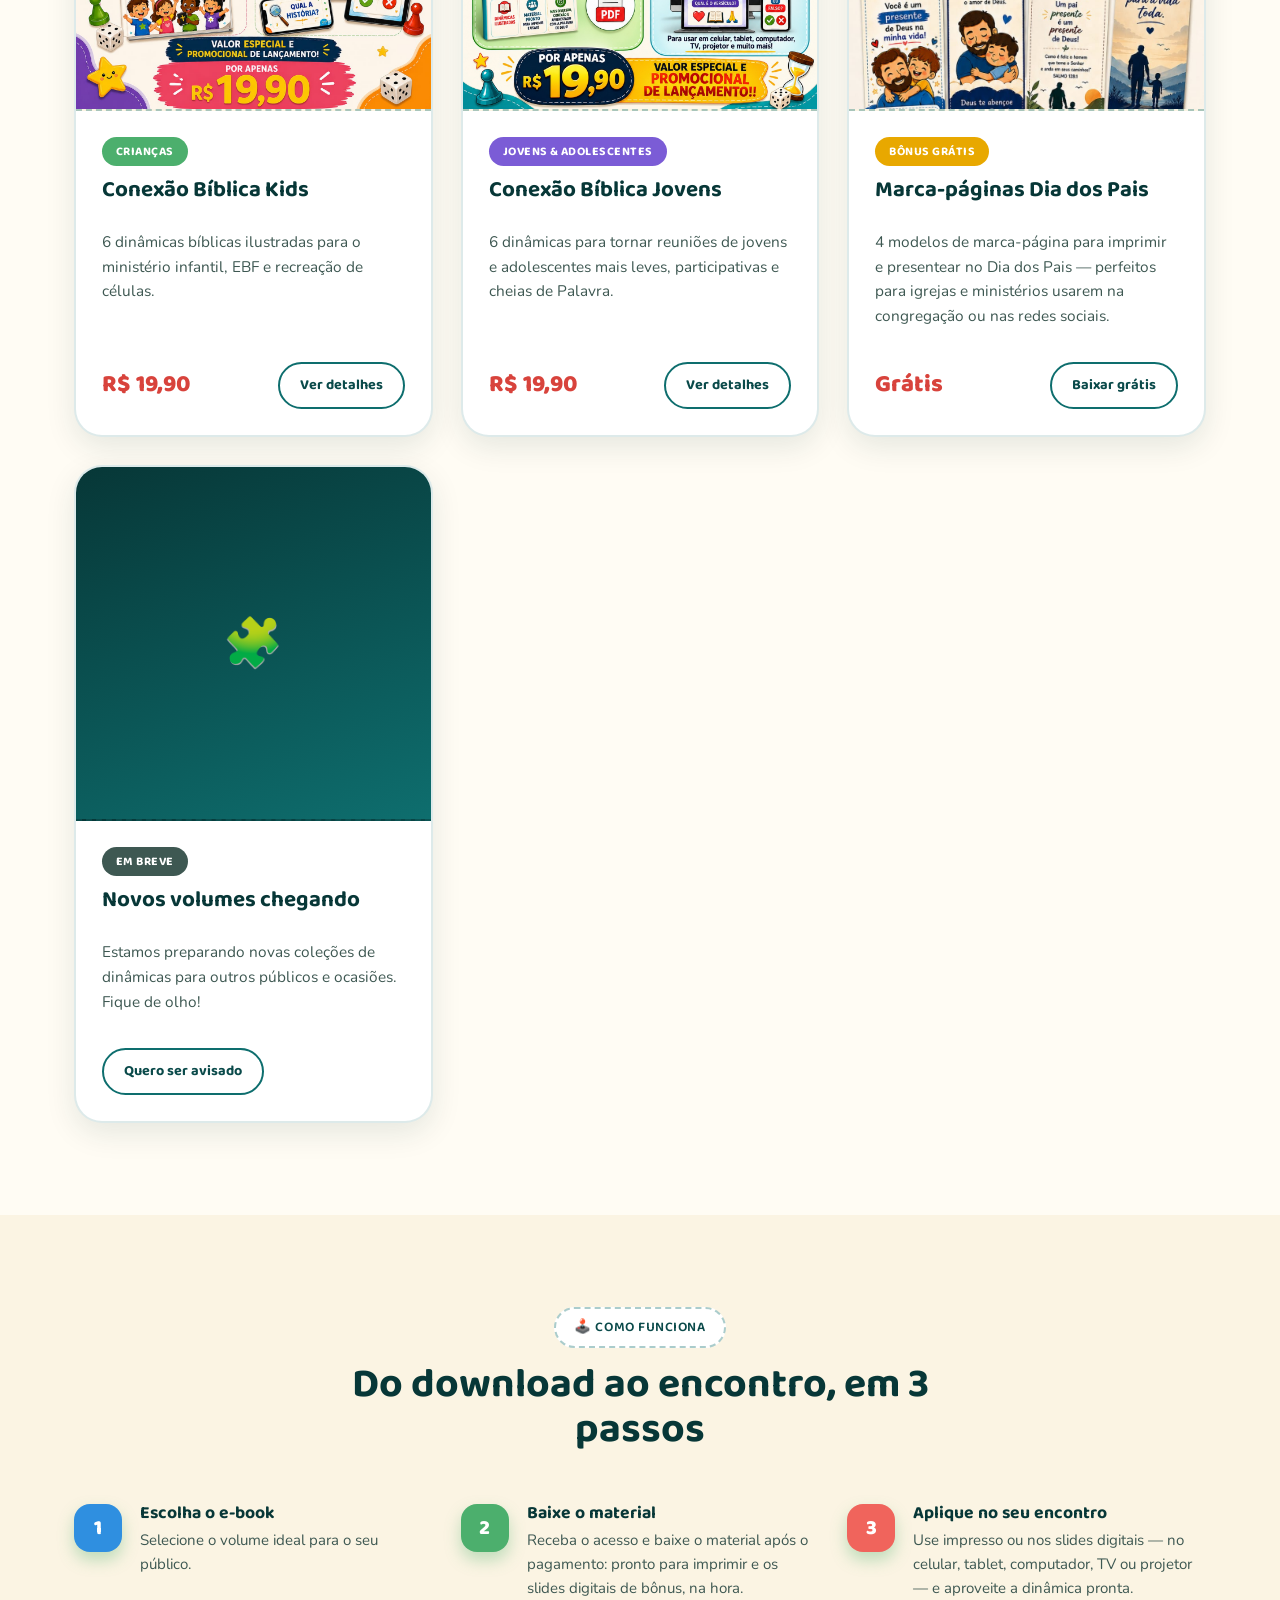
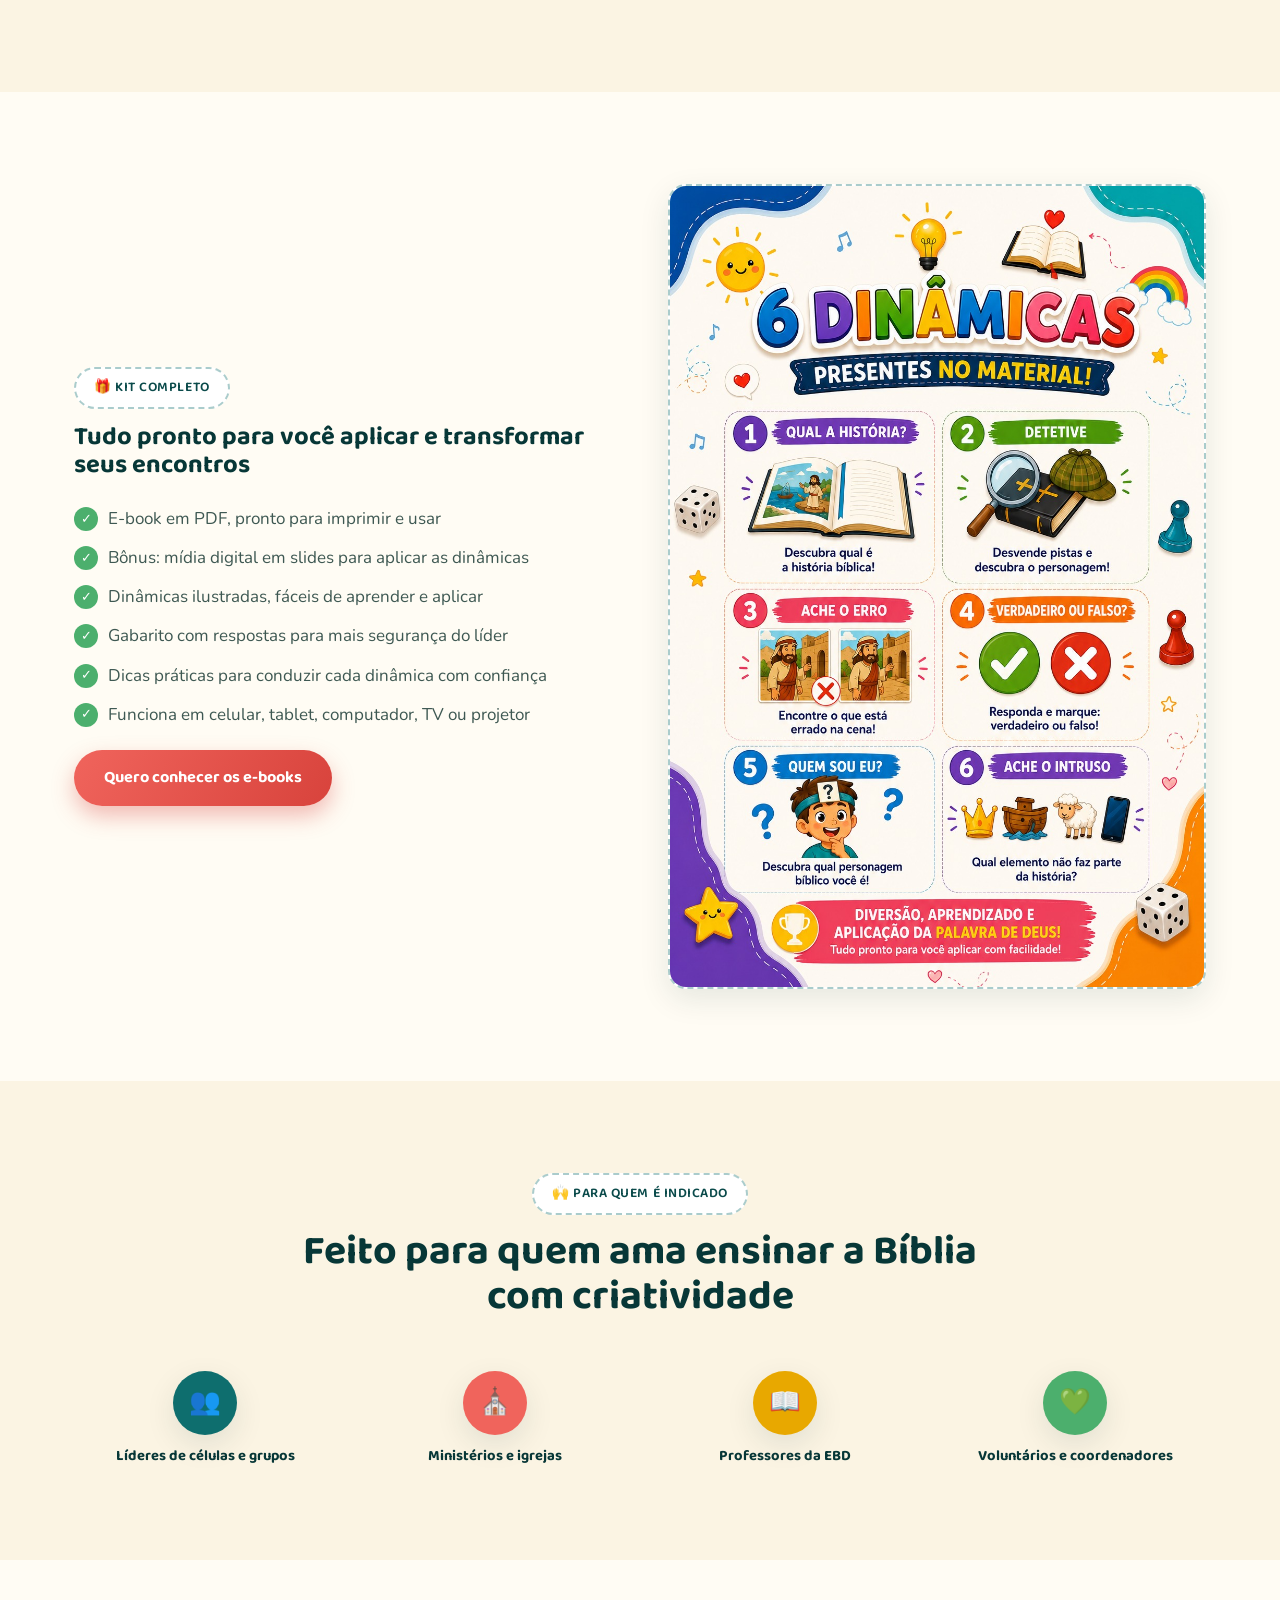
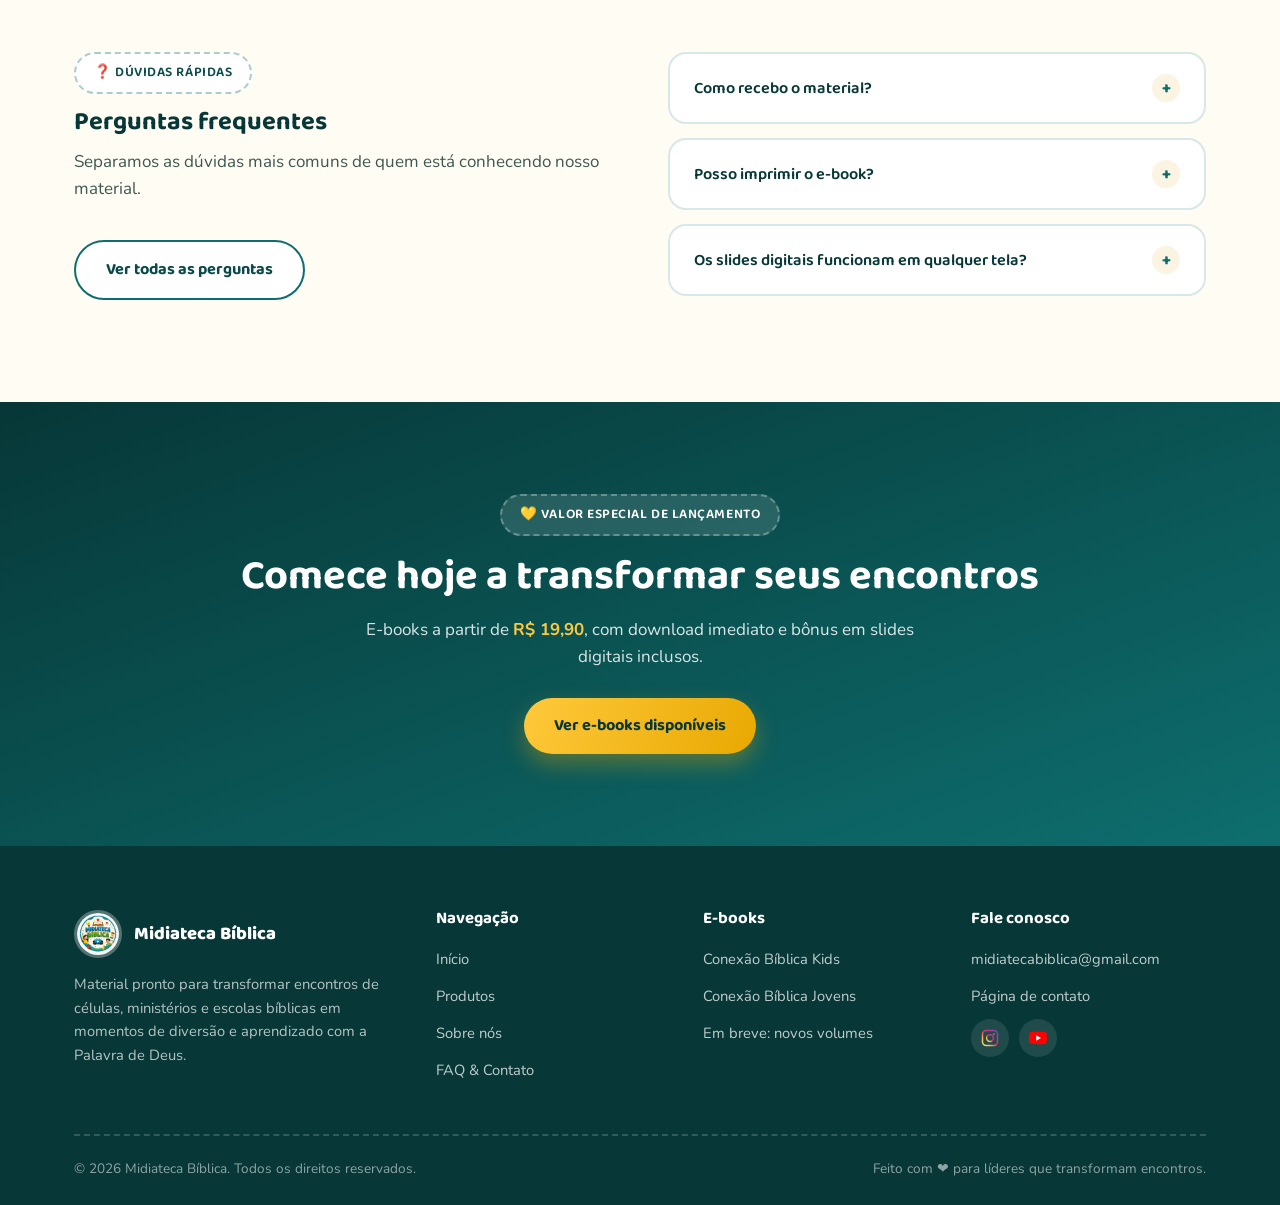
==== commit a261d8f3: "feat: establish design system and implement CSS styling for site layout and product cards" ====
--- a/index.html
+++ b/index.html
@@ -105,6 +105,19 @@
           </div>
         </div>
 
+        <div class="product-card">
+          <div class="thumb"><img src="assets/marca-pagina-dia-dos-pais.jpeg" alt="Marca-páginas Dia dos Pais"></div>
+          <div class="body">
+            <span class="tag tag-gratis">Bônus grátis</span>
+            <h3>Marca-páginas Dia dos Pais</h3>
+            <p>4 modelos de marca-página para imprimir e presentear no Dia dos Pais — perfeitos para igrejas e ministérios usarem na congregação ou nas redes sociais.</p>
+            <div class="price-row">
+              <span class="price">Grátis</span>
+              <a href="https://drive.google.com/drive/folders/1cLWD0ONKKsrBPFDfMUcojtXtcBb7f_dY?usp=sharing" class="btn btn-secondary btn-sm" target="_blank" rel="noopener">Baixar grátis</a>
+            </div>
+          </div>
+        </div>
+
         <div class="product-card" style="justify-content:center;">
           <div class="thumb"
             style="display:flex; align-items:center; justify-content:center; background:linear-gradient(160deg,var(--teal-deep),var(--teal));">
--- a/css/style.css
+++ b/css/style.css
@@ -325,6 +325,7 @@
 .tag-kids{ background: var(--green); }
 .tag-teens{ background: var(--purple); }
 .tag-soon{ background: var(--ink-soft); }
+.tag-gratis{ background: var(--yellow-dark); }
 .product-card h3{ font-size:1.4rem; }
 .product-card p{ color: var(--ink-soft); font-size:.96rem; flex:1; }
 .product-card .price-row{
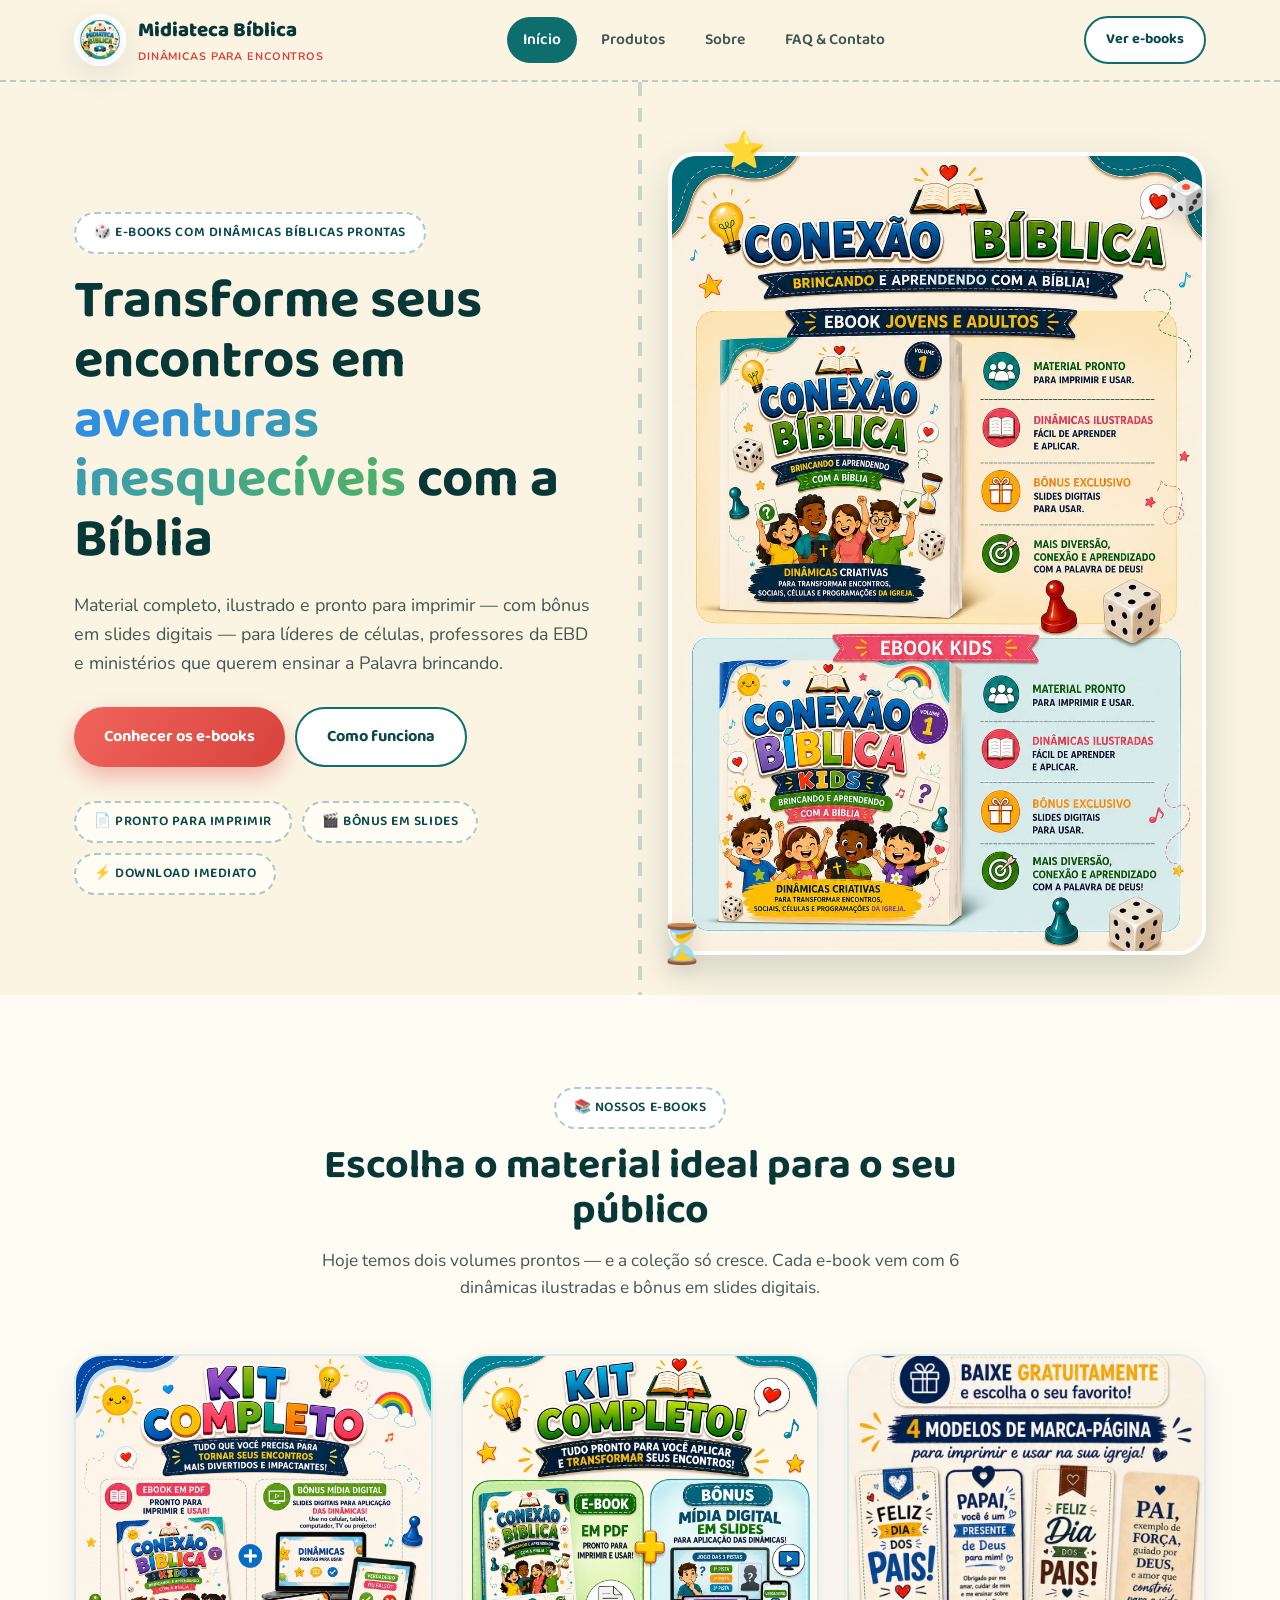
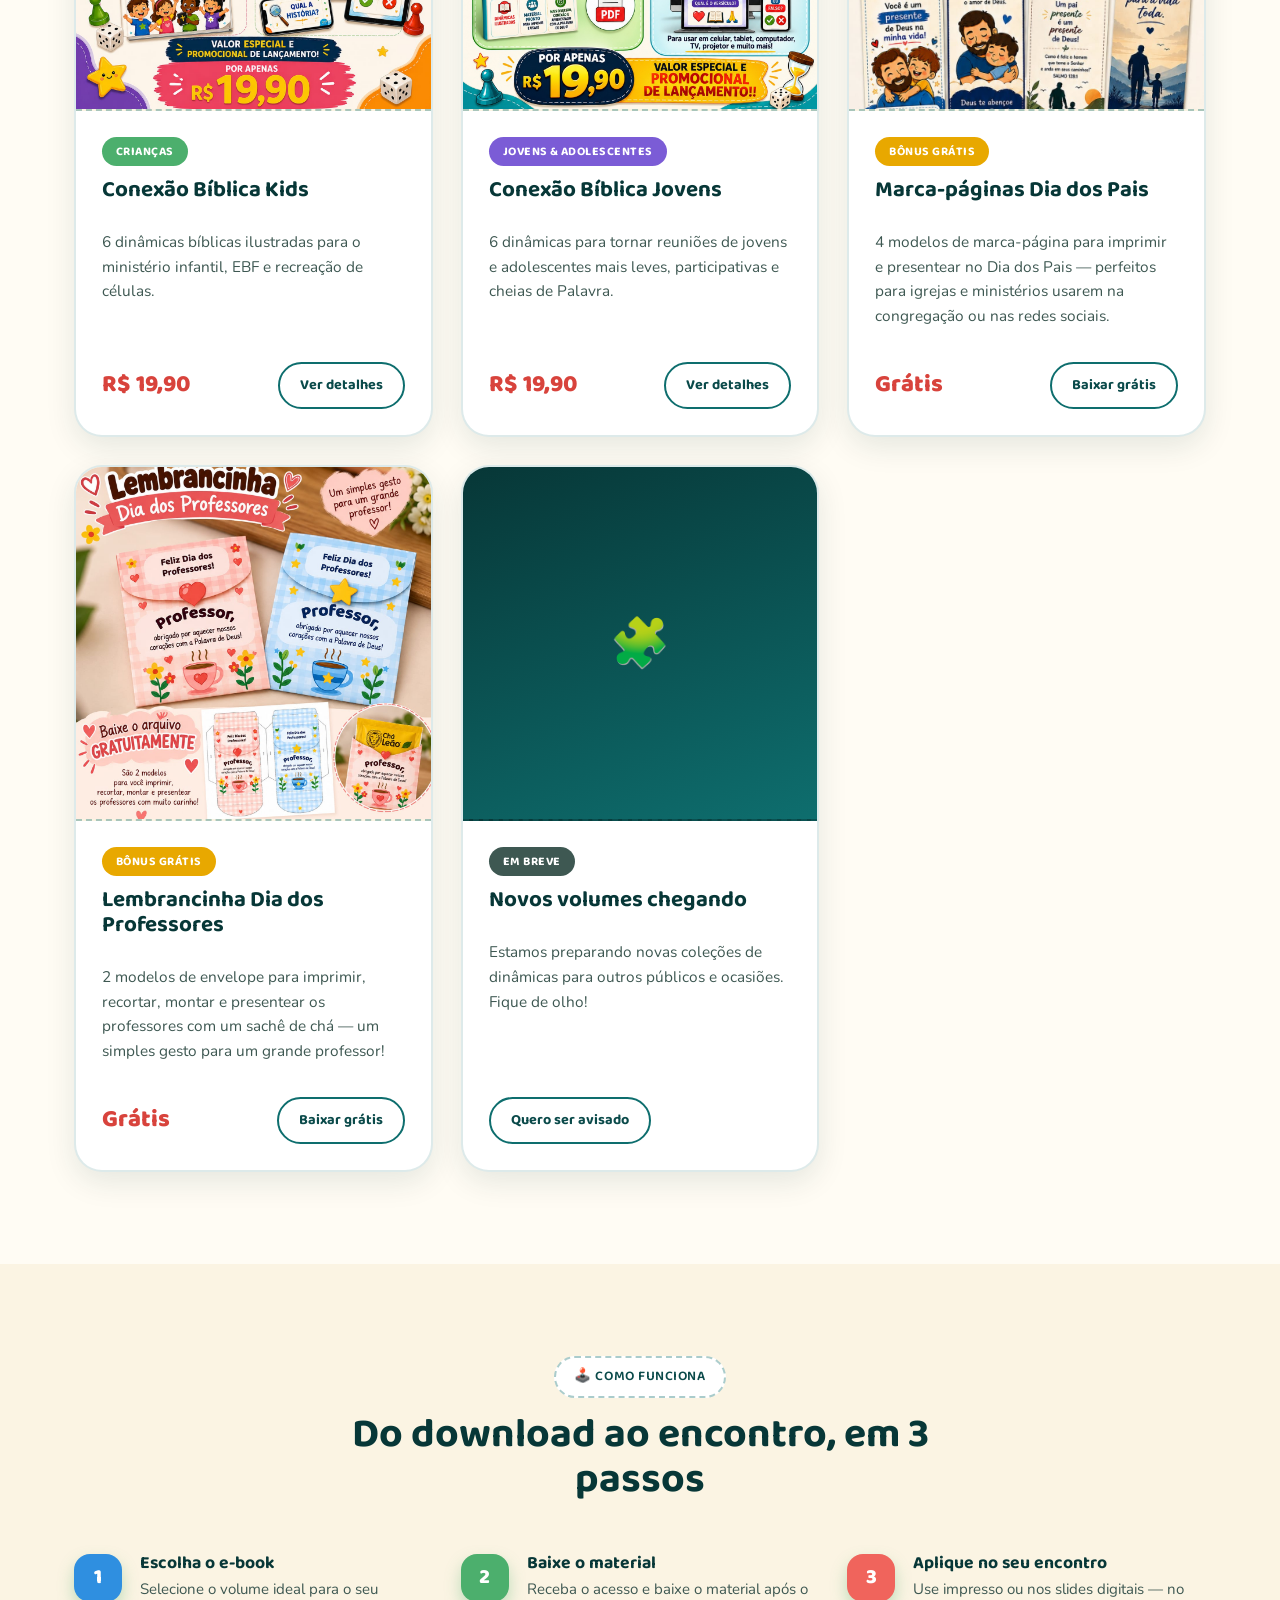
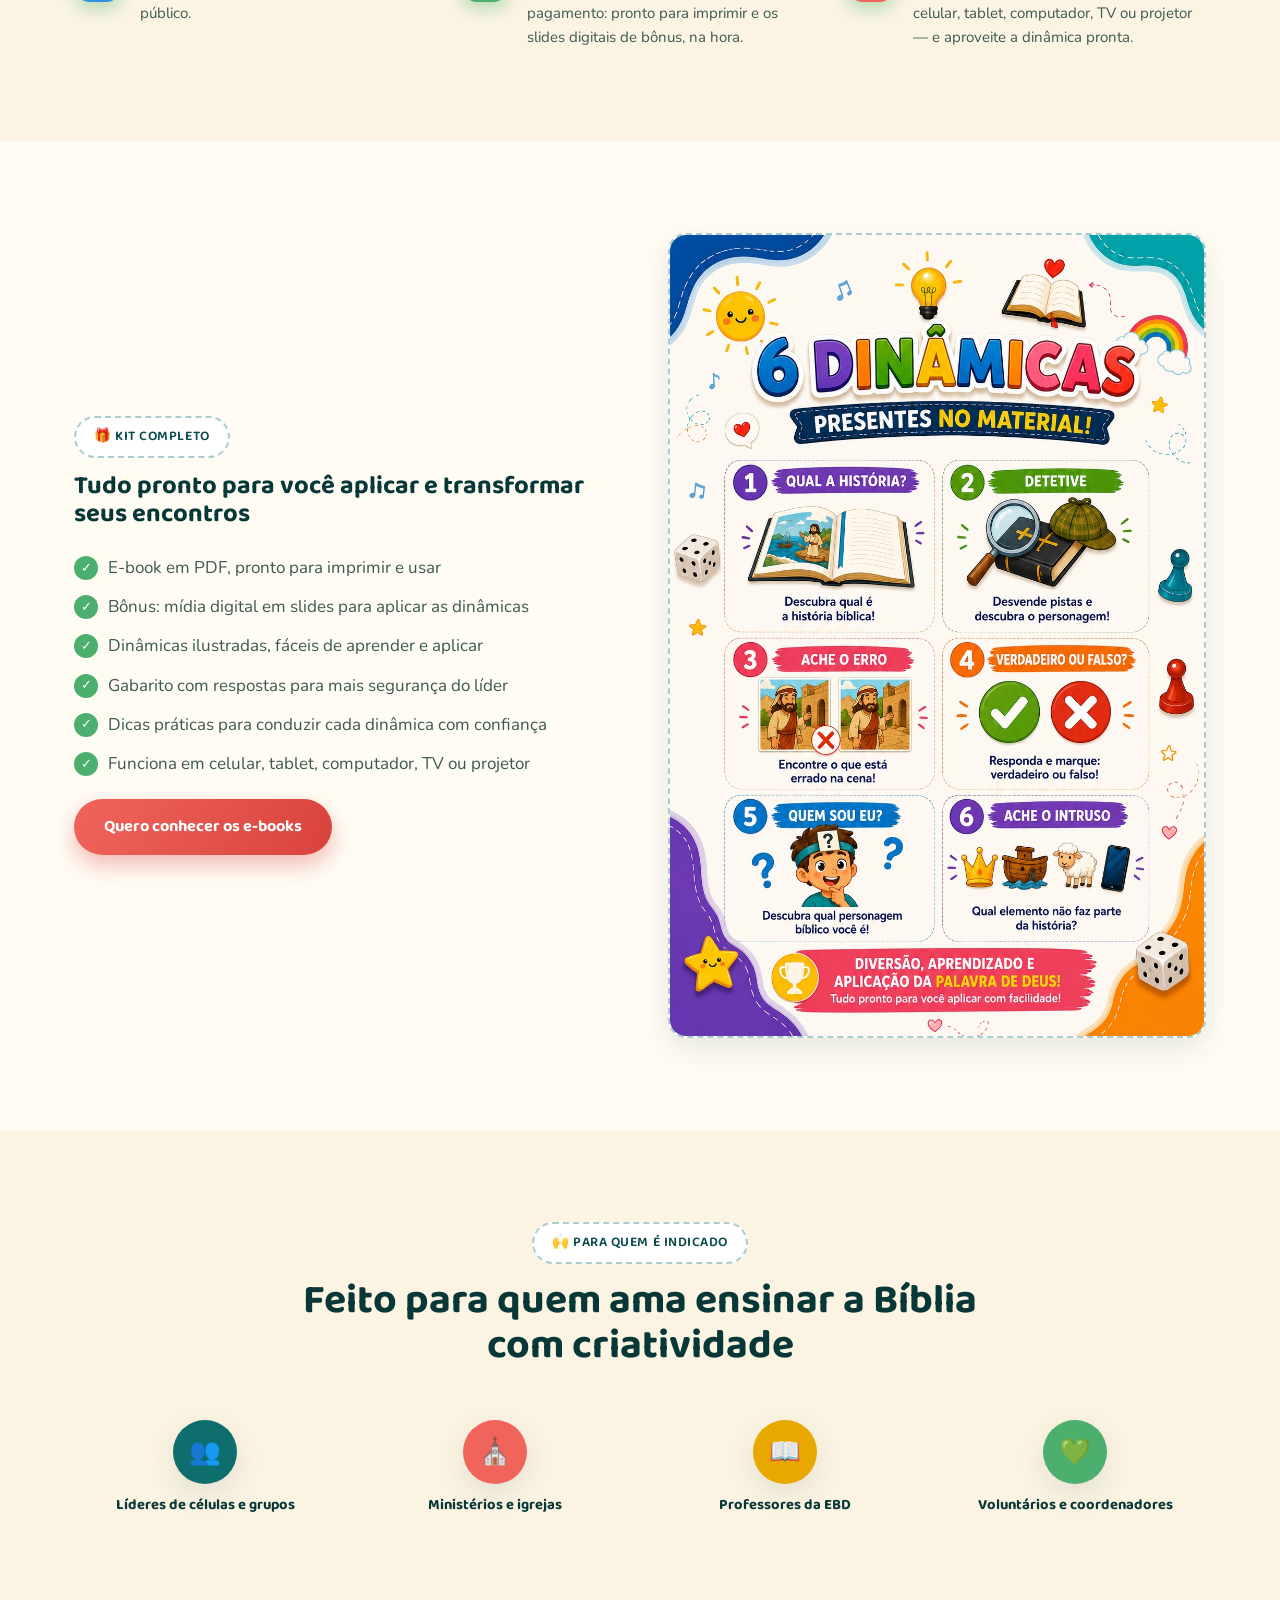
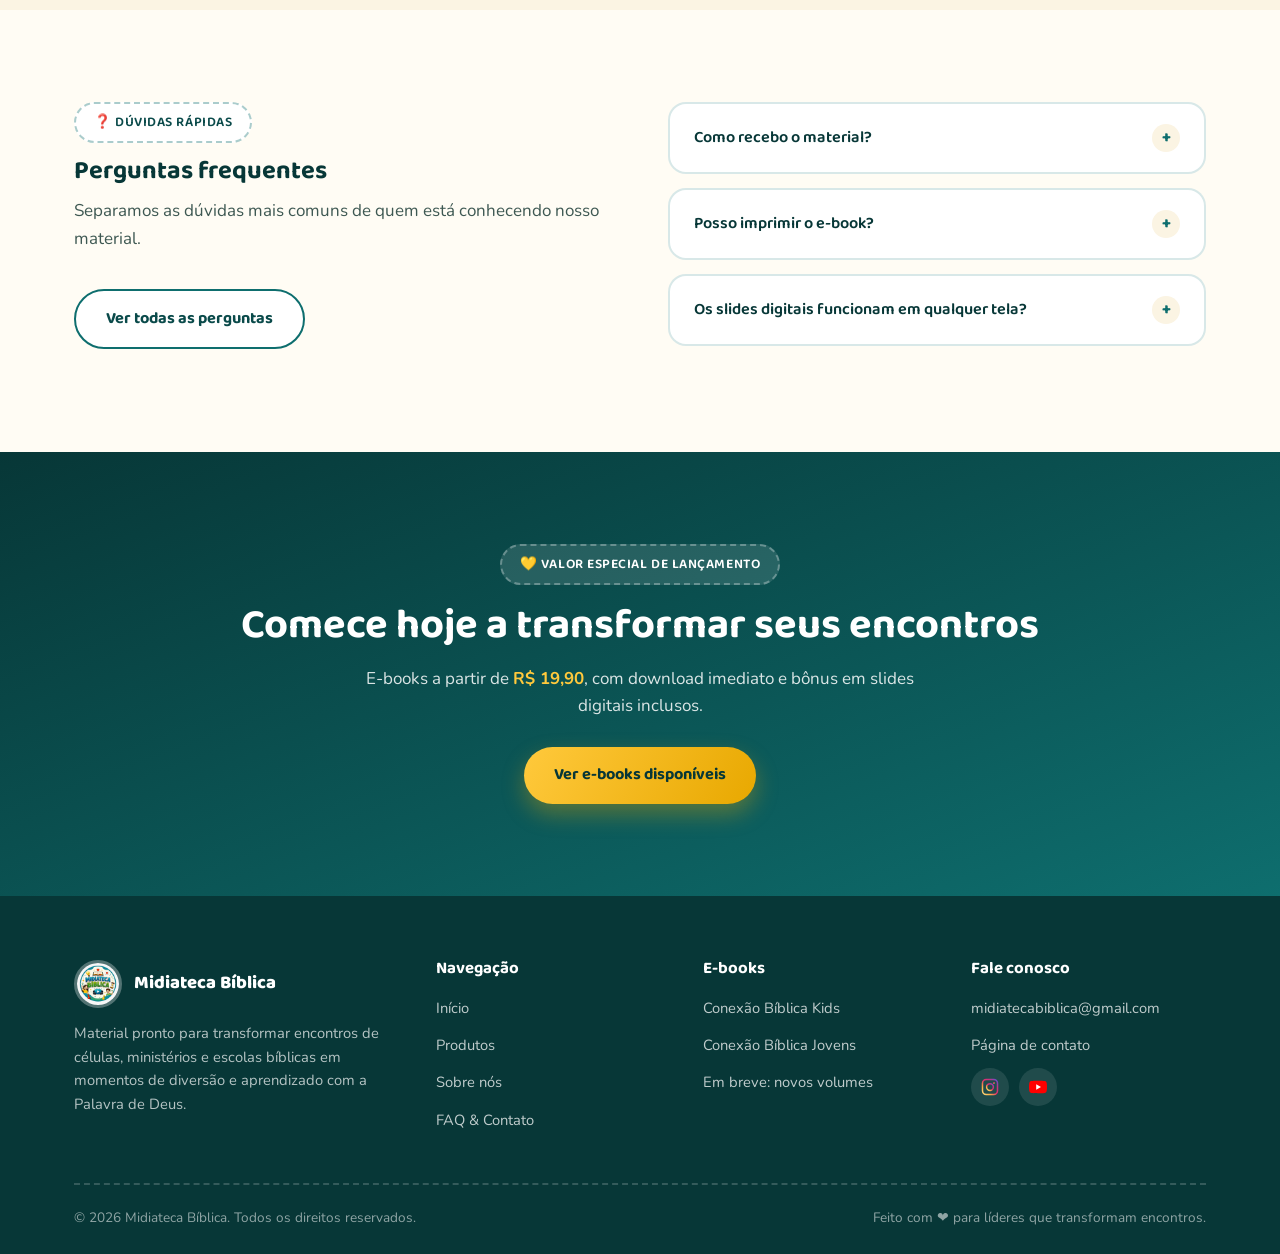
==== commit 4ff1902e: "feat: add Dia dos Professores free gift card Co-Authored-By: Claude Opus 5.5 <noreply@anthropic.com>" ====
--- a/index.html
+++ b/index.html
@@ -118,6 +118,19 @@
           </div>
         </div>
 
+        <div class="product-card">
+          <div class="thumb"><img src="assets/lembrancinha-dia-dos-professores.jpeg" alt="Lembrancinha Dia dos Professores"></div>
+          <div class="body">
+            <span class="tag tag-gratis">Bônus grátis</span>
+            <h3>Lembrancinha Dia dos Professores</h3>
+            <p>2 modelos de envelope para imprimir, recortar, montar e presentear os professores com um sachê de chá — um simples gesto para um grande professor!</p>
+            <div class="price-row">
+              <span class="price">Grátis</span>
+              <a href="https://1drv.ms/f/c/594ef01010fa3448/IgDiJ4_cQy2DRpFnuVLV3ERuAWY0tj5bBqKTWRRCYAKIVW8" class="btn btn-secondary btn-sm" target="_blank" rel="noopener">Baixar grátis</a>
+            </div>
+          </div>
+        </div>
+
         <div class="product-card" style="justify-content:center;">
           <div class="thumb"
             style="display:flex; align-items:center; justify-content:center; background:linear-gradient(160deg,var(--teal-deep),var(--teal));">
